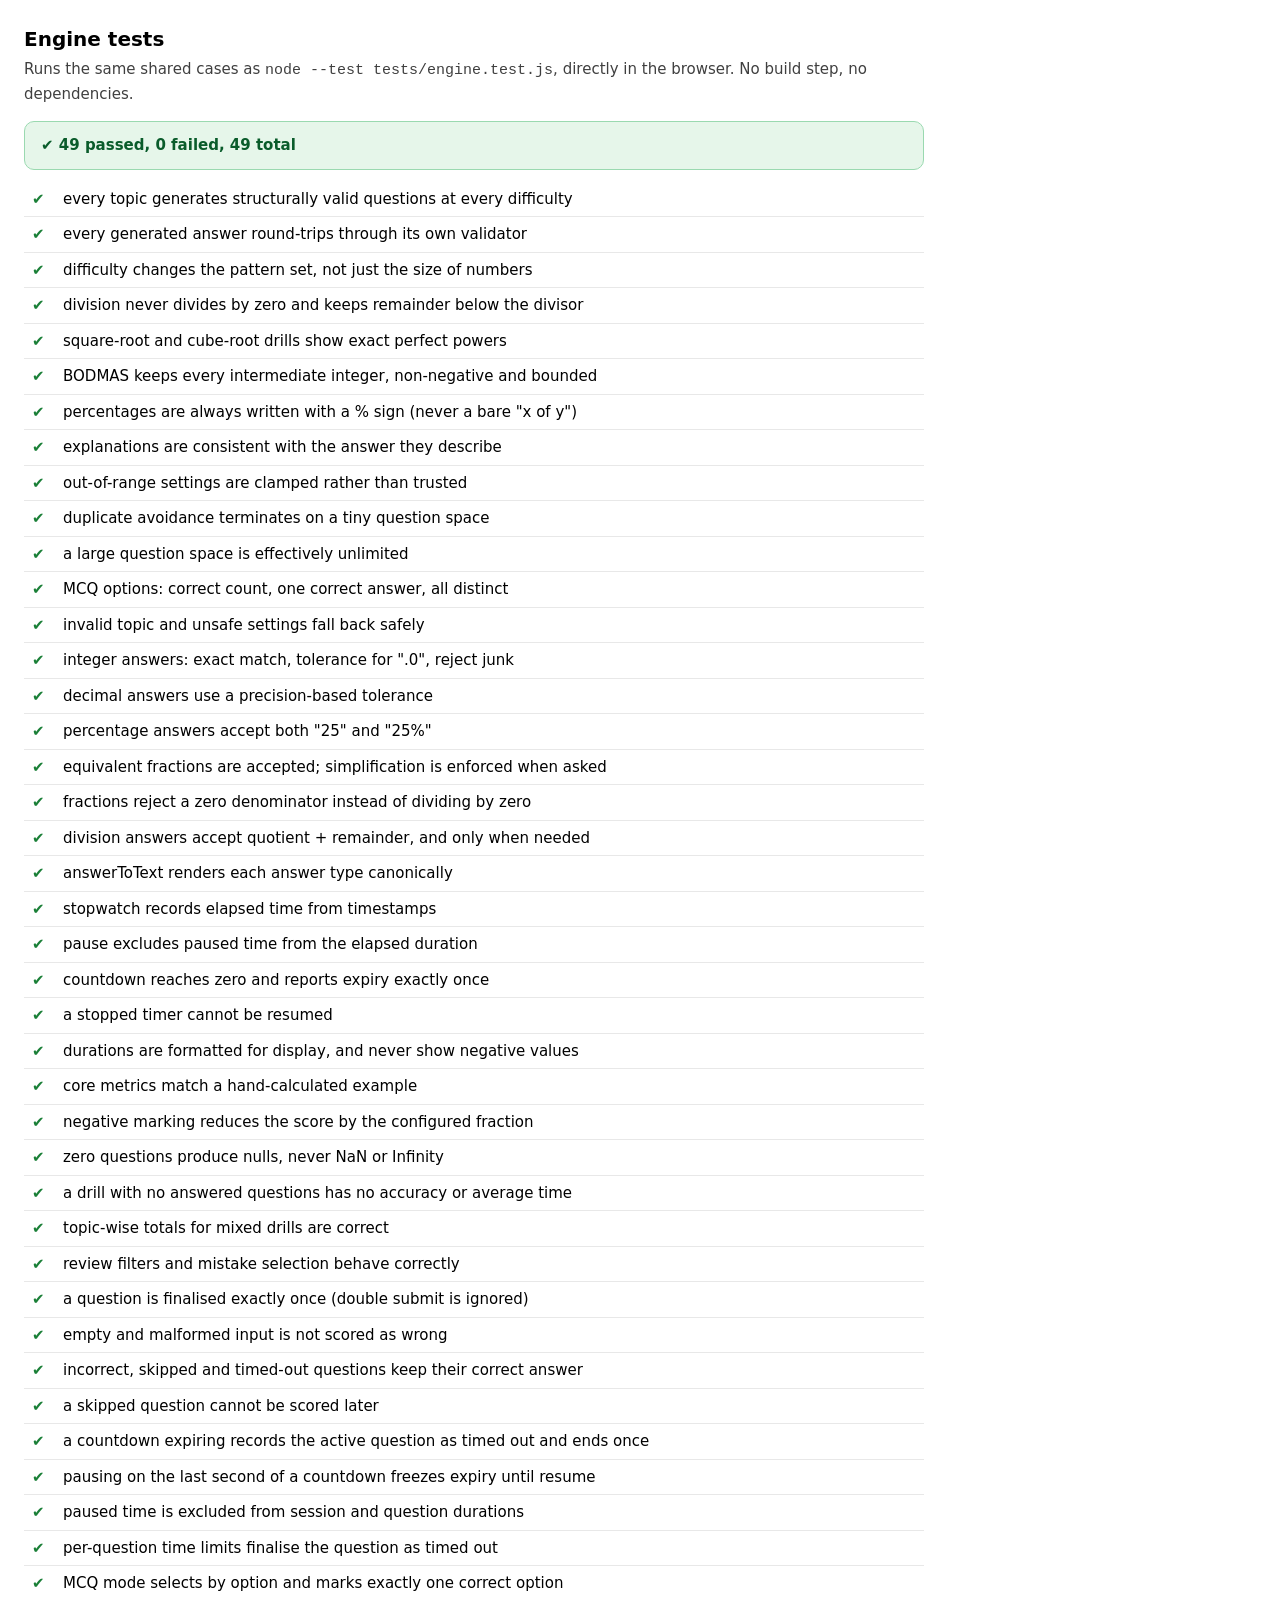
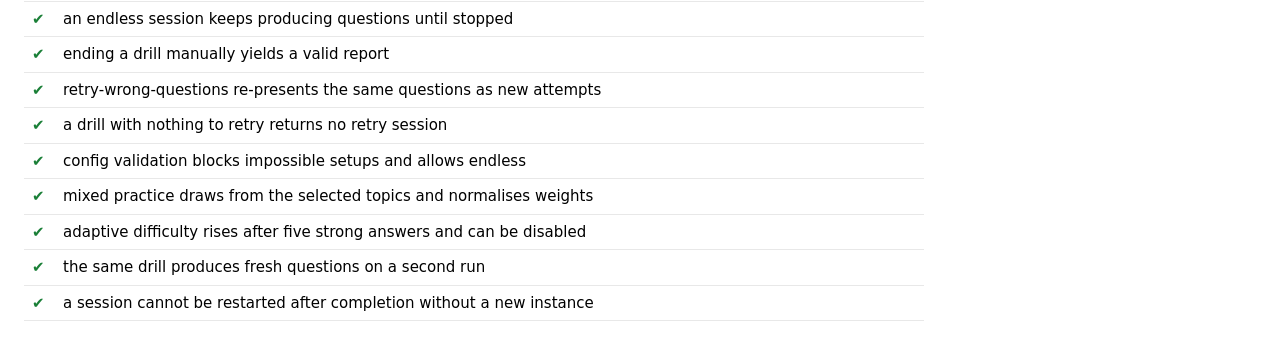
==== tests/tests.html @ f1dbf950 "Add Speed Maths Trainer: static bank-exam practice site 17 question generators, difficulty-specific " ====
<!DOCTYPE html>
<html lang="en">
<head>
<meta charset="utf-8">
<meta name="viewport" content="width=device-width, initial-scale=1">
<title>Speed Maths Trainer — engine tests</title>
<style>
  :root { color-scheme: light dark; }
  body { font: 15px/1.5 system-ui, -apple-system, Segoe UI, Roboto, sans-serif; margin: 0; padding: 24px; max-width: 900px; }
  h1 { font-size: 20px; margin: 0 0 4px; }
  p.sub { margin: 0 0 16px; opacity: .75; }
  .summary { position: sticky; top: 0; padding: 12px 16px; border-radius: 10px; font-weight: 600; margin-bottom: 12px; }
  .summary.pass { background: #e6f6ea; color: #0a5c2b; border: 1px solid #9ad9b0; }
  .summary.fail { background: #fdeaea; color: #8a1414; border: 1px solid #f0a8a8; }
  .summary.running { background: #eef2f7; color: #334; border: 1px solid #c8d2de; }
  ol { list-style: none; margin: 0; padding: 0; }
  li { display: flex; gap: 10px; padding: 6px 8px; border-bottom: 1px solid rgba(128,128,128,.18); align-items: flex-start; }
  li .tick { width: 1.4em; flex: none; font-weight: 700; }
  li.pass .tick { color: #1a7f37; }
  li.fail { background: rgba(220,38,38,.07); }
  li.fail .tick { color: #c62828; }
  li .msg { display: block; color: #c62828; font-family: ui-monospace, Consolas, monospace; font-size: 13px; white-space: pre-wrap; margin-top: 2px; }
  @media (prefers-color-scheme: dark) {
    .summary.pass { background: #10281a; color: #7fe0a3; border-color: #235c39; }
    .summary.fail { background: #2c1414; color: #ff9d9d; border-color: #6c2a2a; }
    .summary.running { background: #1b2129; color: #cdd6e0; border-color: #38414c; }
    li.fail { background: rgba(220,38,38,.16); }
  }
</style>
</head>
<body>
  <h1>Engine tests</h1>
  <p class="sub">Runs the same shared cases as <code>node --test tests/engine.test.js</code>, directly in the browser. No build step, no dependencies.</p>
  <div id="summary" class="summary running" role="status" aria-live="polite">Running…</div>
  <ol id="list"></ol>

  <script>
    // Minimal subset of the node:assert API used by tests/cases.js.
    (function () {
      'use strict';
      function fail(message, actual, expected) {
        var err = new Error(message || 'Assertion failed');
        err.actual = actual;
        err.expected = expected;
        throw err;
      }
      function show(v) {
        try { return JSON.stringify(v); } catch (e) { return String(v); }
      }
      function equal(a, b) { return a === b || (a !== a && b !== b); }
      function deepEqual(a, b) {
        if (equal(a, b)) return true;
        if (typeof a !== 'object' || typeof b !== 'object' || a === null || b === null) return false;
        var ka = Object.keys(a), kb = Object.keys(b);
        if (ka.length !== kb.length) return false;
        for (var i = 0; i < ka.length; i++) {
          if (!Object.prototype.hasOwnProperty.call(b, ka[i])) return false;
          if (!deepEqual(a[ka[i]], b[ka[i]])) return false;
        }
        return true;
      }
      window.assert = {
        ok: function (v, m) { if (!v) fail(m || ('Expected a truthy value, got ' + show(v)), v, true); },
        equal: function (a, b, m) { if (!(a == b)) fail(m || (show(a) + ' == ' + show(b)), a, b); }, // eslint-disable-line eqeqeq
        strictEqual: function (a, b, m) { if (a !== b) fail(m || (show(a) + ' !== ' + show(b)), a, b); },
        notEqual: function (a, b, m) { if (a == b) fail(m || (show(a) + ' != ' + show(b)), a, b); }, // eslint-disable-line eqeqeq
        notStrictEqual: function (a, b, m) { if (a === b) fail(m || (show(a) + ' === ' + show(b)), a, b); },
        deepEqual: function (a, b, m) { if (!deepEqual(a, b)) fail(m || (show(a) + ' deepEqual ' + show(b)), a, b); },
        notDeepEqual: function (a, b, m) { if (deepEqual(a, b)) fail(m || 'Expected values to differ', a, b); },
        throws: function (fn, m) {
          var threw = false;
          try { fn(); } catch (e) { threw = true; }
          if (!threw) fail(m || 'Expected the function to throw', undefined, 'throw');
        },
        match: function (str, re, m) { if (!re.test(String(str))) fail(m || ('Expected ' + show(str) + ' to match ' + re), str, String(re)); }
      };
    })();
  </script>

  <script src="../js/validation.js"></script>
  <script src="../js/generators.js"></script>
  <script src="../js/timer.js"></script>
  <script src="../js/analytics.js"></script>
  <script src="../js/drills.js"></script>
  <script src="cases.js"></script>

  <script>
    (function () {
      'use strict';
      var cases = (window.SM && window.SM.testCases) || [];
      var list = document.getElementById('list');
      var summary = document.getElementById('summary');
      var passed = 0, failed = 0;

      cases.forEach(function (c) {
        var li = document.createElement('li');
        var tick = document.createElement('span');
        tick.className = 'tick';
        var body = document.createElement('span');
        body.textContent = c.name;
        li.appendChild(tick);
        li.appendChild(body);
        list.appendChild(li);

        try {
          c.fn(window.assert);
          passed++;
          li.classList.add('pass');
          tick.textContent = '\u2714';
          var sr = document.createElement('span');
          sr.className = 'sr-only';
          sr.textContent = 'passed';
        } catch (err) {
          failed++;
          li.classList.add('fail');
          tick.textContent = '\u2718';
          var m = document.createElement('span');
          m.className = 'msg';
          m.textContent = (err && err.message) ? err.message : String(err);
          body.appendChild(m);
        }
      });

      summary.classList.remove('running');
      summary.classList.add(failed ? 'fail' : 'pass');
      summary.textContent = (failed ? '\u2718 ' : '\u2714 ') + passed + ' passed, ' + failed + ' failed, ' + cases.length + ' total';
      document.title = (failed ? '\u2718 ' + failed + ' failing' : '\u2714 all ' + passed + ' passing') + ' — Speed Maths Trainer tests';
      window.__testSummary = { passed: passed, failed: failed, total: cases.length };
    })();
  </script>
</body>
</html>
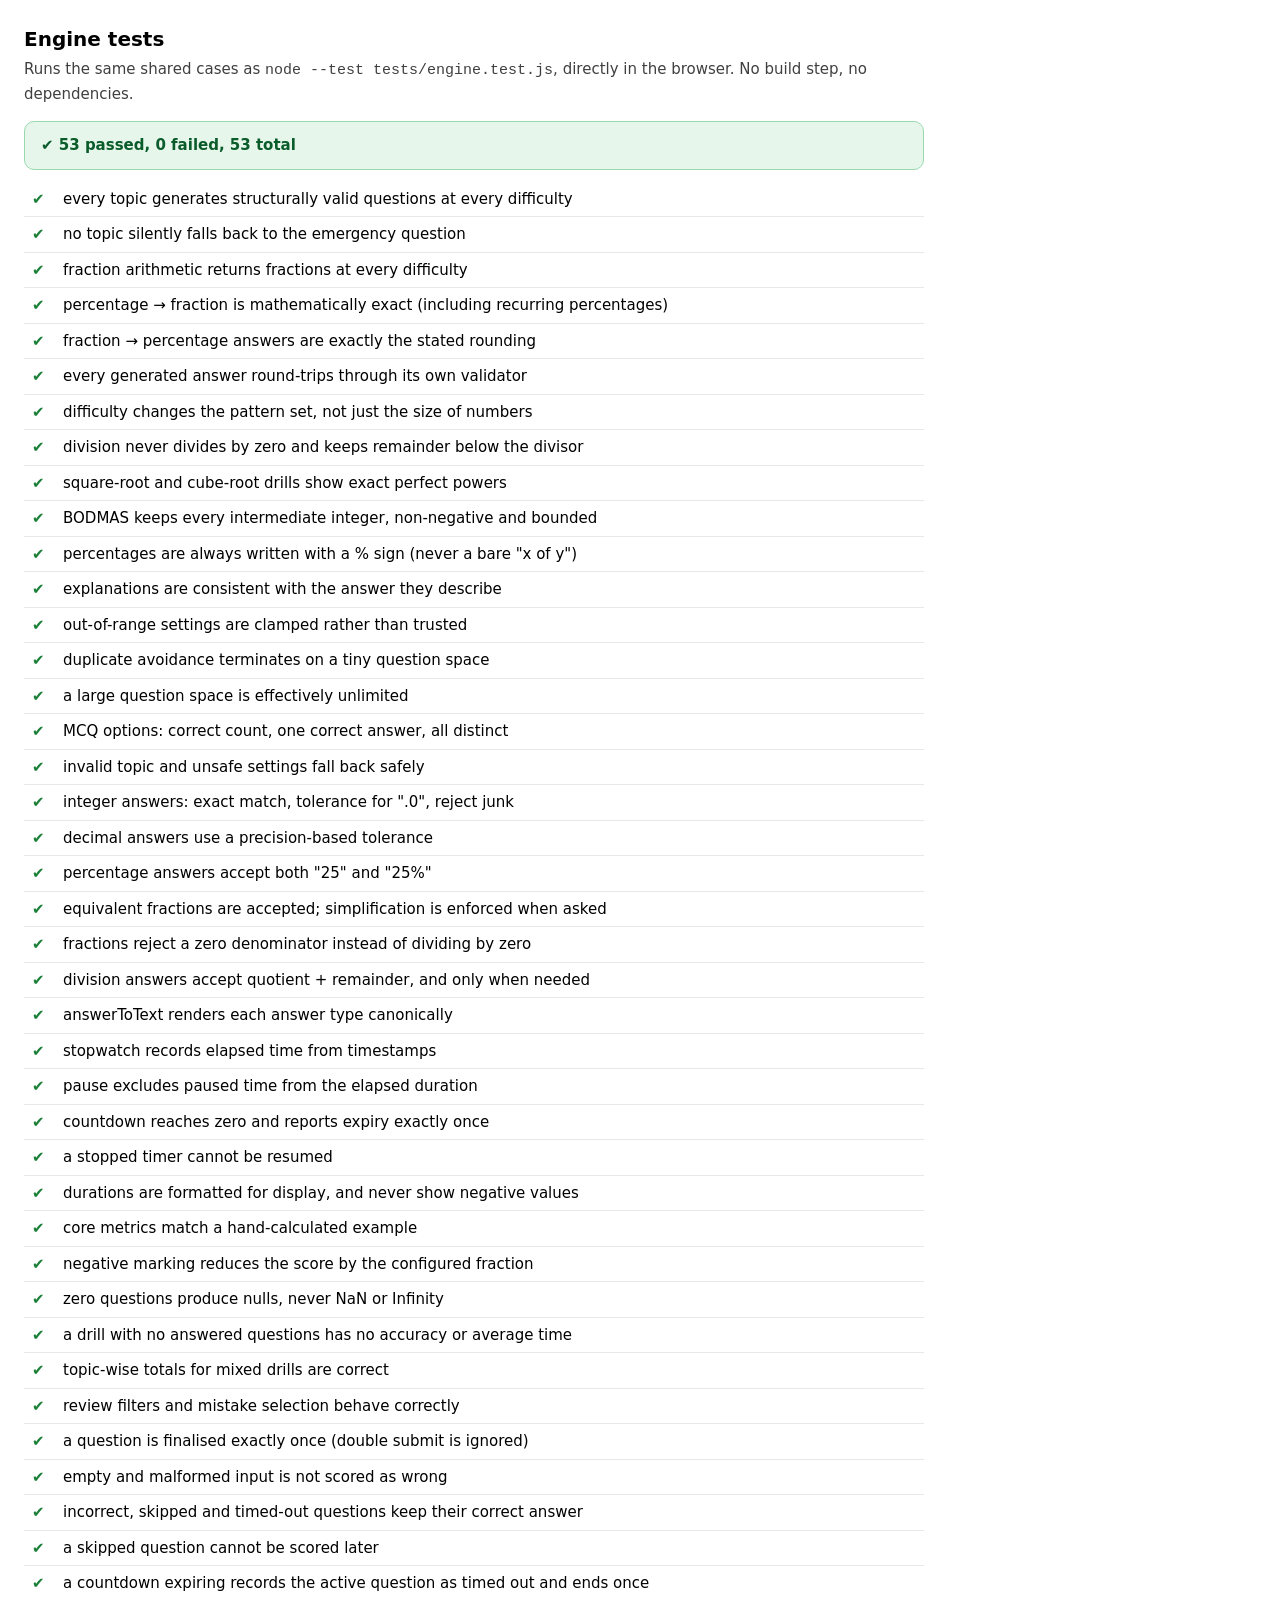
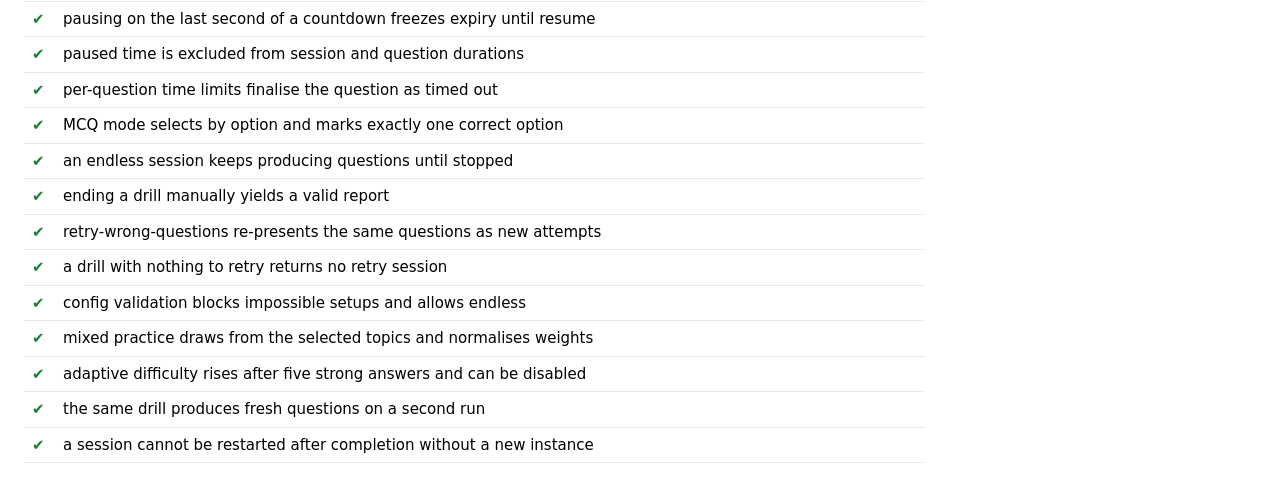
==== commit bdb462f0: "Fix accent mismatch in favicon and make control borders WCAG 1.4.11 compliant The palette pass moved" ====
--- a/tests/tests.html
+++ b/tests/tests.html
@@ -3,6 +3,7 @@
 <head>
 <meta charset="utf-8">
 <meta name="viewport" content="width=device-width, initial-scale=1">
+<link rel="icon" type="image/svg+xml" href="../assets/favicon.svg">
 <title>Speed Maths Trainer — engine tests</title>
 <style>
   :root { color-scheme: light dark; }
